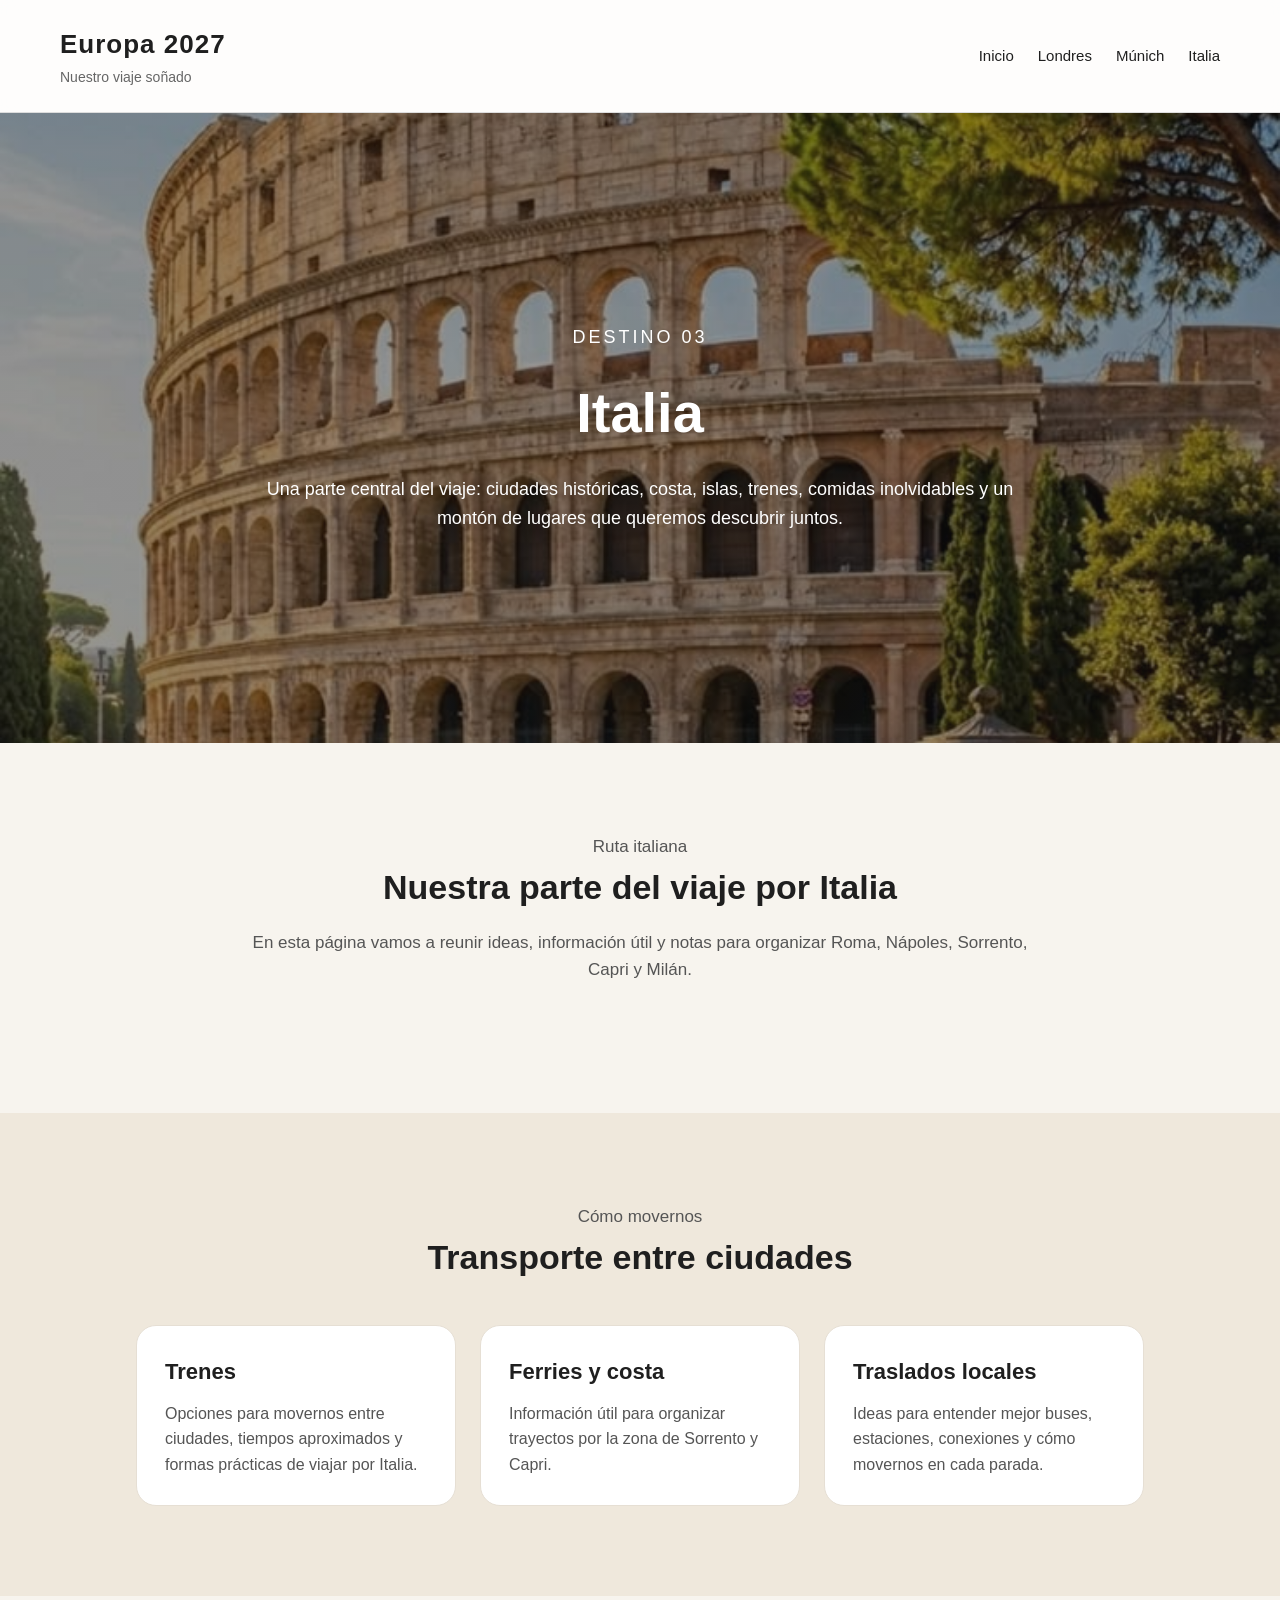
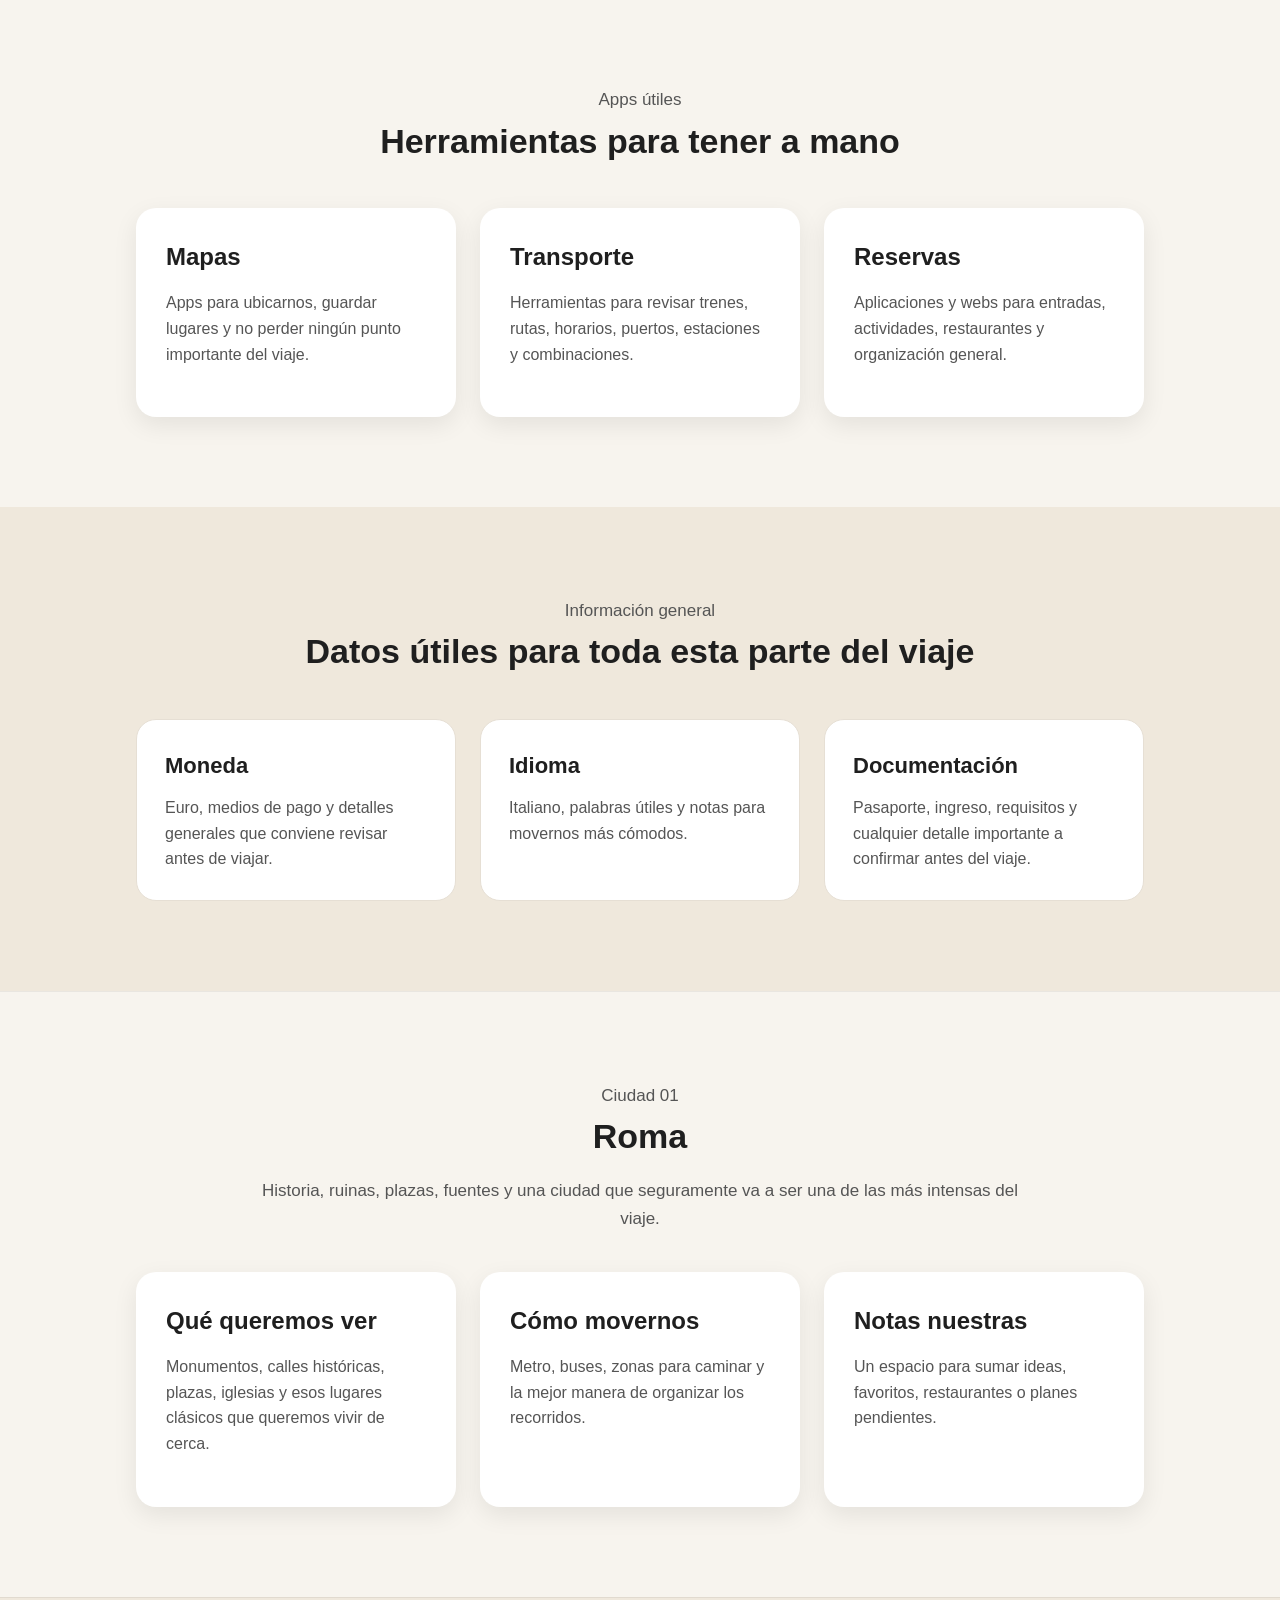
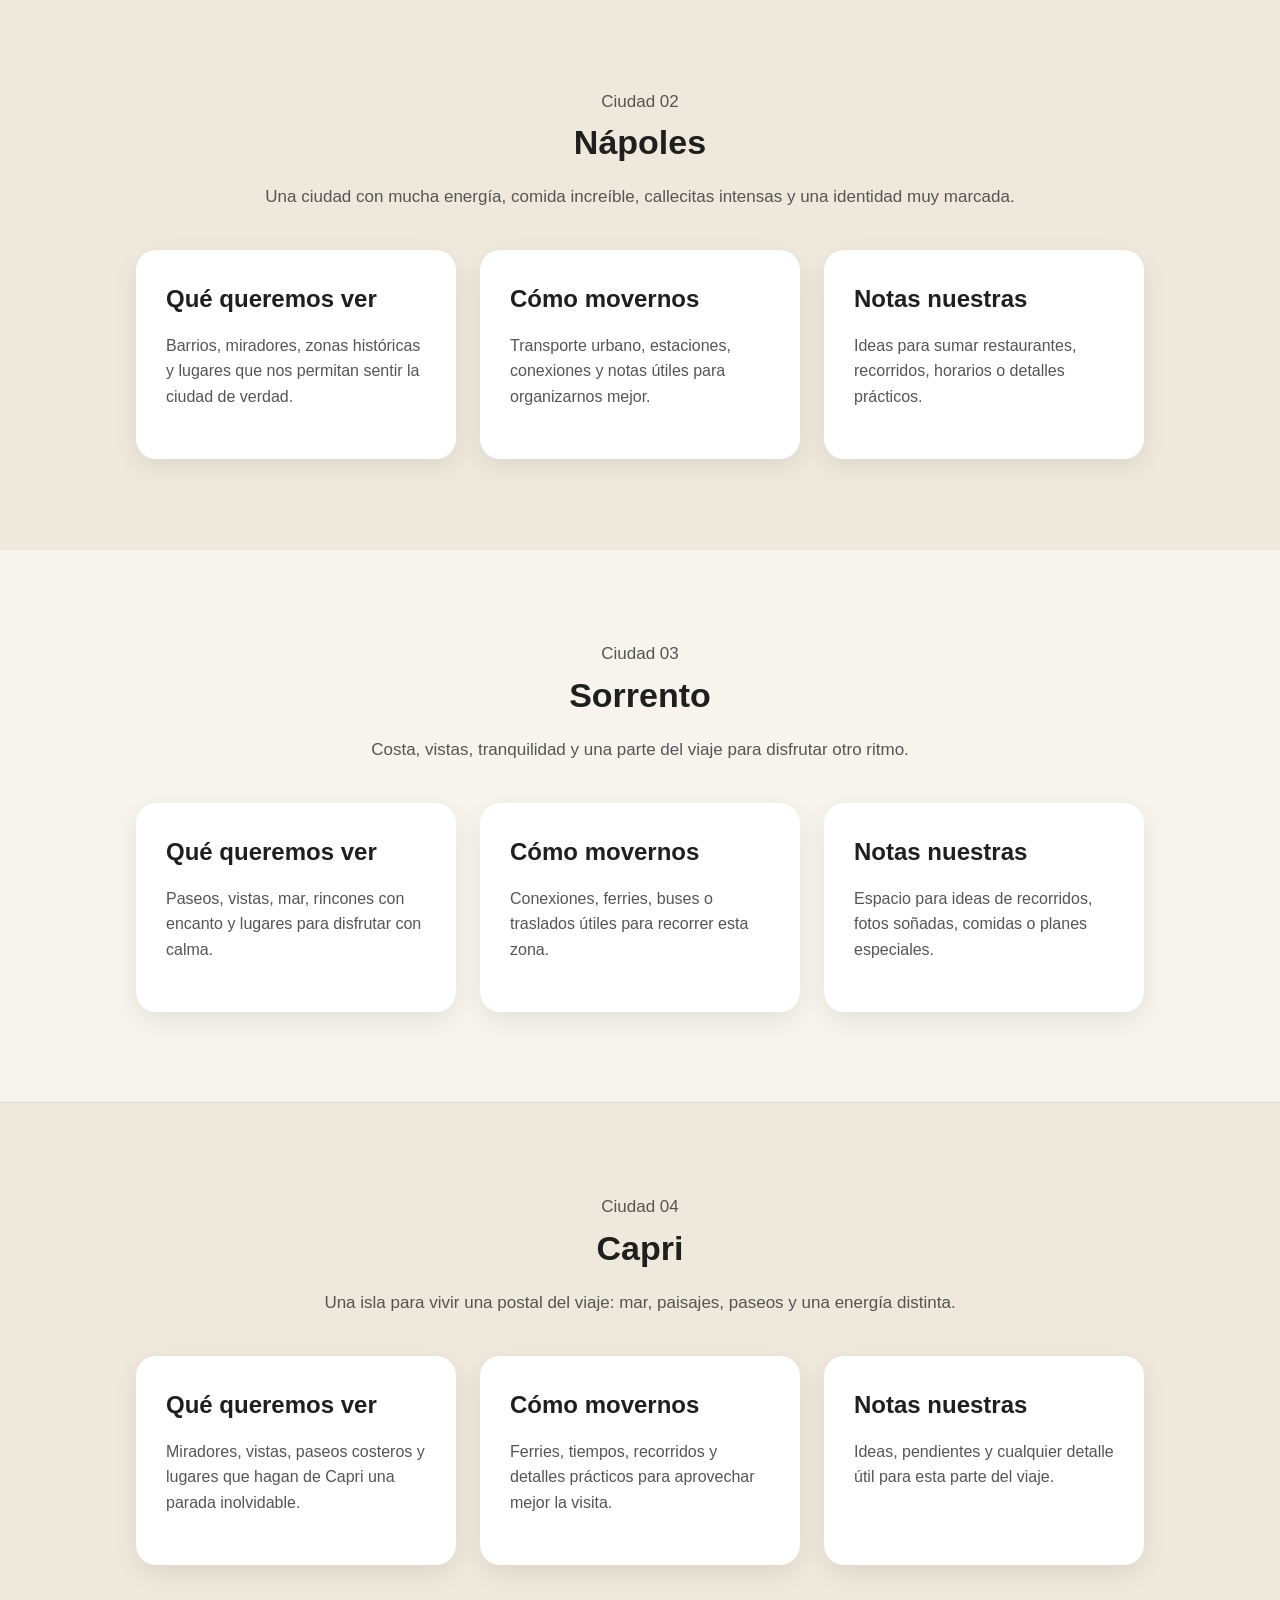
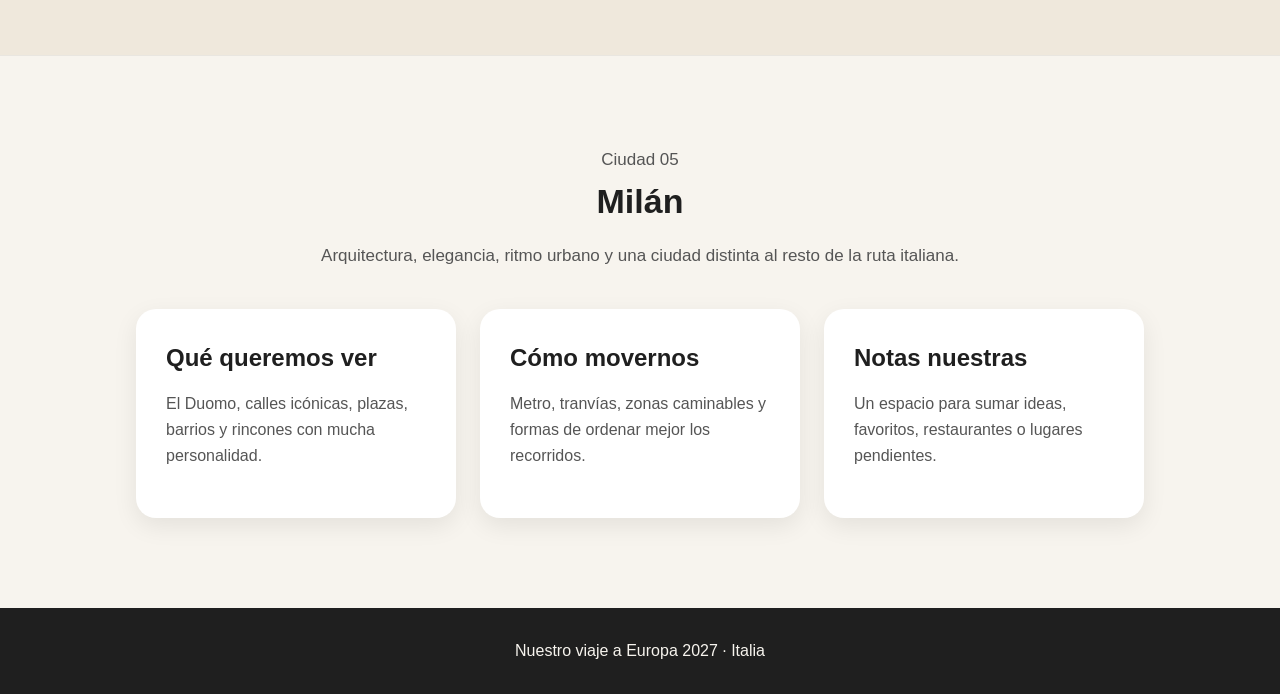
==== italia.html @ 77de5775 "Eurotrip" ====
<!DOCTYPE html>
<html lang="es">
<head>
  <meta charset="UTF-8">
  <meta name="viewport" content="width=device-width, initial-scale=1.0">
  <title>Italia | Nuestro viaje a Europa 2027</title>
  <link rel="stylesheet" href="css/style.css">
</head>
<body>

  <header class="site-header">
    <div class="logo">
      <h1>Europa 2027</h1>
      <p>Nuestro viaje soñado</p>
    </div>

    <nav class="main-nav">
      <ul>
        <li><a href="index.html">Inicio</a></li>
        <li><a href="londres.html">Londres</a></li>
        <li><a href="munich.html">Múnich</a></li>
        <li><a href="italia.html">Italia</a></li>
      </ul>
    </nav>
  </header>

  <main>
    <section class="page-hero italia-hero">
      <div class="page-hero-content">
        <p class="hero-tag">Destino 03</p>
        <h2>Italia</h2>
        <p>
          Una parte central del viaje: ciudades históricas, costa, islas, trenes, comidas
          inolvidables y un montón de lugares que queremos descubrir juntos.
        </p>
      </div>
    </section>

    <section class="city-section">
      <div class="section-heading">
        <p class="section-kicker">Ruta italiana</p>
        <h3>Nuestra parte del viaje por Italia</h3>
        <p>
          En esta página vamos a reunir ideas, información útil y notas para organizar
          Roma, Nápoles, Sorrento, Capri y Milán.
        </p>
      </div>
    </section>

    <section class="city-section alt-section">
      <div class="section-heading">
        <p class="section-kicker">Cómo movernos</p>
        <h3>Transporte entre ciudades</h3>
      </div>

      <div class="info-boxes">
        <article class="info-box">
          <h4>Trenes</h4>
          <p>
            Opciones para movernos entre ciudades, tiempos aproximados y formas prácticas de viajar por Italia.
          </p>
        </article>

        <article class="info-box">
          <h4>Ferries y costa</h4>
          <p>
            Información útil para organizar trayectos por la zona de Sorrento y Capri.
          </p>
        </article>

        <article class="info-box">
          <h4>Traslados locales</h4>
          <p>
            Ideas para entender mejor buses, estaciones, conexiones y cómo movernos en cada parada.
          </p>
        </article>
      </div>
    </section>

    <section class="city-section">
      <div class="section-heading">
        <p class="section-kicker">Apps útiles</p>
        <h3>Herramientas para tener a mano</h3>
      </div>

      <div class="cards">
        <article class="card">
          <h4>Mapas</h4>
          <p>
            Apps para ubicarnos, guardar lugares y no perder ningún punto importante del viaje.
          </p>
        </article>

        <article class="card">
          <h4>Transporte</h4>
          <p>
            Herramientas para revisar trenes, rutas, horarios, puertos, estaciones y combinaciones.
          </p>
        </article>

        <article class="card">
          <h4>Reservas</h4>
          <p>
            Aplicaciones y webs para entradas, actividades, restaurantes y organización general.
          </p>
        </article>
      </div>
    </section>

    <section class="city-section alt-section">
      <div class="section-heading">
        <p class="section-kicker">Información general</p>
        <h3>Datos útiles para toda esta parte del viaje</h3>
      </div>

      <div class="info-boxes">
        <article class="info-box">
          <h4>Moneda</h4>
          <p>
            Euro, medios de pago y detalles generales que conviene revisar antes de viajar.
          </p>
        </article>

        <article class="info-box">
          <h4>Idioma</h4>
          <p>
            Italiano, palabras útiles y notas para movernos más cómodos.
          </p>
        </article>

        <article class="info-box">
          <h4>Documentación</h4>
          <p>
            Pasaporte, ingreso, requisitos y cualquier detalle importante a confirmar antes del viaje.
          </p>
        </article>
      </div>
    </section>

    <section class="city-section city-block">
      <div class="section-heading">
        <p class="section-kicker">Ciudad 01</p>
        <h3>Roma</h3>
        <p>
          Historia, ruinas, plazas, fuentes y una ciudad que seguramente va a ser una de las más intensas del viaje.
        </p>
      </div>

      <div class="cards">
        <article class="card">
          <h4>Qué queremos ver</h4>
          <p>
            Monumentos, calles históricas, plazas, iglesias y esos lugares clásicos que queremos vivir de cerca.
          </p>
        </article>

        <article class="card">
          <h4>Cómo movernos</h4>
          <p>
            Metro, buses, zonas para caminar y la mejor manera de organizar los recorridos.
          </p>
        </article>

        <article class="card">
          <h4>Notas nuestras</h4>
          <p>
            Un espacio para sumar ideas, favoritos, restaurantes o planes pendientes.
          </p>
        </article>
      </div>
    </section>

    <section class="city-section alt-section city-block">
      <div class="section-heading">
        <p class="section-kicker">Ciudad 02</p>
        <h3>Nápoles</h3>
        <p>
          Una ciudad con mucha energía, comida increíble, callecitas intensas y una identidad muy marcada.
        </p>
      </div>

      <div class="cards">
        <article class="card">
          <h4>Qué queremos ver</h4>
          <p>
            Barrios, miradores, zonas históricas y lugares que nos permitan sentir la ciudad de verdad.
          </p>
        </article>

        <article class="card">
          <h4>Cómo movernos</h4>
          <p>
            Transporte urbano, estaciones, conexiones y notas útiles para organizarnos mejor.
          </p>
        </article>

        <article class="card">
          <h4>Notas nuestras</h4>
          <p>
            Ideas para sumar restaurantes, recorridos, horarios o detalles prácticos.
          </p>
        </article>
      </div>
    </section>

    <section class="city-section city-block">
      <div class="section-heading">
        <p class="section-kicker">Ciudad 03</p>
        <h3>Sorrento</h3>
        <p>
          Costa, vistas, tranquilidad y una parte del viaje para disfrutar otro ritmo.
        </p>
      </div>

      <div class="cards">
        <article class="card">
          <h4>Qué queremos ver</h4>
          <p>
            Paseos, vistas, mar, rincones con encanto y lugares para disfrutar con calma.
          </p>
        </article>

        <article class="card">
          <h4>Cómo movernos</h4>
          <p>
            Conexiones, ferries, buses o traslados útiles para recorrer esta zona.
          </p>
        </article>

        <article class="card">
          <h4>Notas nuestras</h4>
          <p>
            Espacio para ideas de recorridos, fotos soñadas, comidas o planes especiales.
          </p>
        </article>
      </div>
    </section>

    <section class="city-section alt-section city-block">
      <div class="section-heading">
        <p class="section-kicker">Ciudad 04</p>
        <h3>Capri</h3>
        <p>
          Una isla para vivir una postal del viaje: mar, paisajes, paseos y una energía distinta.
        </p>
      </div>

      <div class="cards">
        <article class="card">
          <h4>Qué queremos ver</h4>
          <p>
            Miradores, vistas, paseos costeros y lugares que hagan de Capri una parada inolvidable.
          </p>
        </article>

        <article class="card">
          <h4>Cómo movernos</h4>
          <p>
            Ferries, tiempos, recorridos y detalles prácticos para aprovechar mejor la visita.
          </p>
        </article>

        <article class="card">
          <h4>Notas nuestras</h4>
          <p>
            Ideas, pendientes y cualquier detalle útil para esta parte del viaje.
          </p>
        </article>
      </div>
    </section>

    <section class="city-section city-block">
      <div class="section-heading">
        <p class="section-kicker">Ciudad 05</p>
        <h3>Milán</h3>
        <p>
          Arquitectura, elegancia, ritmo urbano y una ciudad distinta al resto de la ruta italiana.
        </p>
      </div>

      <div class="cards">
        <article class="card">
          <h4>Qué queremos ver</h4>
          <p>
            El Duomo, calles icónicas, plazas, barrios y rincones con mucha personalidad.
          </p>
        </article>

        <article class="card">
          <h4>Cómo movernos</h4>
          <p>
            Metro, tranvías, zonas caminables y formas de ordenar mejor los recorridos.
          </p>
        </article>

        <article class="card">
          <h4>Notas nuestras</h4>
          <p>
            Un espacio para sumar ideas, favoritos, restaurantes o lugares pendientes.
          </p>
        </article>
      </div>
    </section>
  </main>

  <footer class="site-footer">
    <p>Nuestro viaje a Europa 2027 · Italia</p>
  </footer>

</body>
</html>
---- css/style.css ----
* {
    margin: 0;
    padding: 0;
    box-sizing: border-box;
}

html {
    scroll-behavior: smooth;
}

body {
    font-family: Arial, sans-serif;
    background-color: #f7f4ee;
    color: #1f1f1f;
    line-height: 1.6;
}

/* =========================
   HEADER
========================= */
.site-header {
    display: flex;
    justify-content: space-between;
    align-items: center;
    padding: 24px 60px;
    background-color: rgba(255, 255, 255, 0.8);
    backdrop-filter: blur(8px);
    border-bottom: 1px solid #ddd;
    position: sticky;
    top: 0;
    z-index: 1000;
}

.logo h1 {
    font-size: 26px;
    letter-spacing: 1px;
}

.logo p {
    font-size: 14px;
    color: #666;
}

.main-nav ul {
    display: flex;
    list-style: none;
    gap: 24px;
}

.main-nav a {
    text-decoration: none;
    color: #1f1f1f;
    font-size: 15px;
    transition: 0.3s;
}

.main-nav a:hover {
    color: #8a6f4d;
}

/* =========================
   HERO PRINCIPAL - INDEX
========================= */
.hero {
    min-height: 85vh;
    display: flex;
    align-items: center;
    justify-content: center;
    padding: 60px 20px;
    text-align: center;
    color: #fff;
    background:
        linear-gradient(rgba(20, 20, 20, 0.45), rgba(20, 20, 20, 0.45)),
        url("../images/portada.png") center 55% / cover no-repeat;
}

.hero-content {
    max-width: 800px;
}

.hero-tag {
    font-size: 14px;
    letter-spacing: 3px;
    text-transform: uppercase;
    margin-bottom: 16px;
}

.hero h2 {
    font-size: 56px;
    margin-bottom: 20px;
    line-height: 1.1;
}

.hero-text {
    font-size: 18px;
    margin-bottom: 30px;
}

/* =========================
   BOTONES
========================= */
.btn {
    display: inline-block;
    padding: 14px 28px;
    background-color: #8a6f4d;
    color: #fff;
    text-decoration: none;
    border-radius: 999px;
    transition: 0.3s;
}

.btn:hover {
    background-color: #70593d;
}

.card-btn {
    text-decoration: none;
    color: #8a6f4d;
    font-weight: bold;
}

/* =========================
   SECCIONES GENERALES
========================= */
section {
    padding: 80px 60px;
}

.section-heading {
    max-width: 800px;
    margin: 0 auto 40px;
    text-align: center;
}

.section-heading h3 {
    font-size: 34px;
    margin-bottom: 14px;
}

.section-heading p {
    font-size: 17px;
    color: #555;
}

.city-section {
    padding: 90px 60px;
}

.alt-section {
    background-color: #efe8dc;
}

.city-block {
    border-top: 1px solid rgba(0, 0, 0, 0.06);
}

/* =========================
   CARDS
========================= */
.cards {
    display: flex;
    gap: 24px;
    flex-wrap: wrap;
    justify-content: center;
}

.card {
    width: 320px;
    background-color: #fff;
    padding: 30px;
    border-radius: 20px;
    box-shadow: 0 8px 24px rgba(0, 0, 0, 0.08);
}

.card h4 {
    font-size: 24px;
    margin-bottom: 14px;
}

.card p {
    margin-bottom: 20px;
    color: #555;
}

/* =========================
   INFO BOXES
========================= */
.info-boxes {
    display: flex;
    gap: 24px;
    flex-wrap: wrap;
    justify-content: center;
}

.info-box {
    width: 320px;
    background-color: #fff;
    padding: 28px;
    border-radius: 20px;
    border: 1px solid #e6dfd4;
}

.info-box h4 {
    margin-bottom: 12px;
    font-size: 22px;
}

.info-box p {
    color: #555;
}

/* =========================
   HERO INTERNO DE PÁGINAS
========================= */
.page-hero {
    min-height: 70vh;
    display: flex;
    align-items: center;
    justify-content: center;
    text-align: center;
    padding: 80px 20px;
    color: #fff;
}

.page-hero-content {
    max-width: 780px;
}

.page-hero-content h2 {
    font-size: 56px;
    margin-bottom: 18px;
}

.page-hero-content p {
    font-size: 18px;
}

/* =========================
   FONDOS DE CADA DESTINO
========================= */
.londres-hero {
    background:
        linear-gradient(rgba(20, 20, 20, 0.45), rgba(20, 20, 20, 0.45)),
        url("../images/londres.jpg") center 70% / cover no-repeat;
}

.munich-hero {
    background:
        linear-gradient(rgba(20, 20, 20, 0.45), rgba(20, 20, 20, 0.45)),
        url("../images/munich.jpg") center / cover no-repeat;
}

.italia-hero {
    background:
        linear-gradient(rgba(20, 20, 20, 0.45), rgba(20, 20, 20, 0.45)),
        url("../images/italia.jpg") center / cover no-repeat;
}

/* =========================
   FOOTER
========================= */
.site-footer {
    text-align: center;
    padding: 30px 20px;
    background-color: #1f1f1f;
    color: #f7f4ee;
}
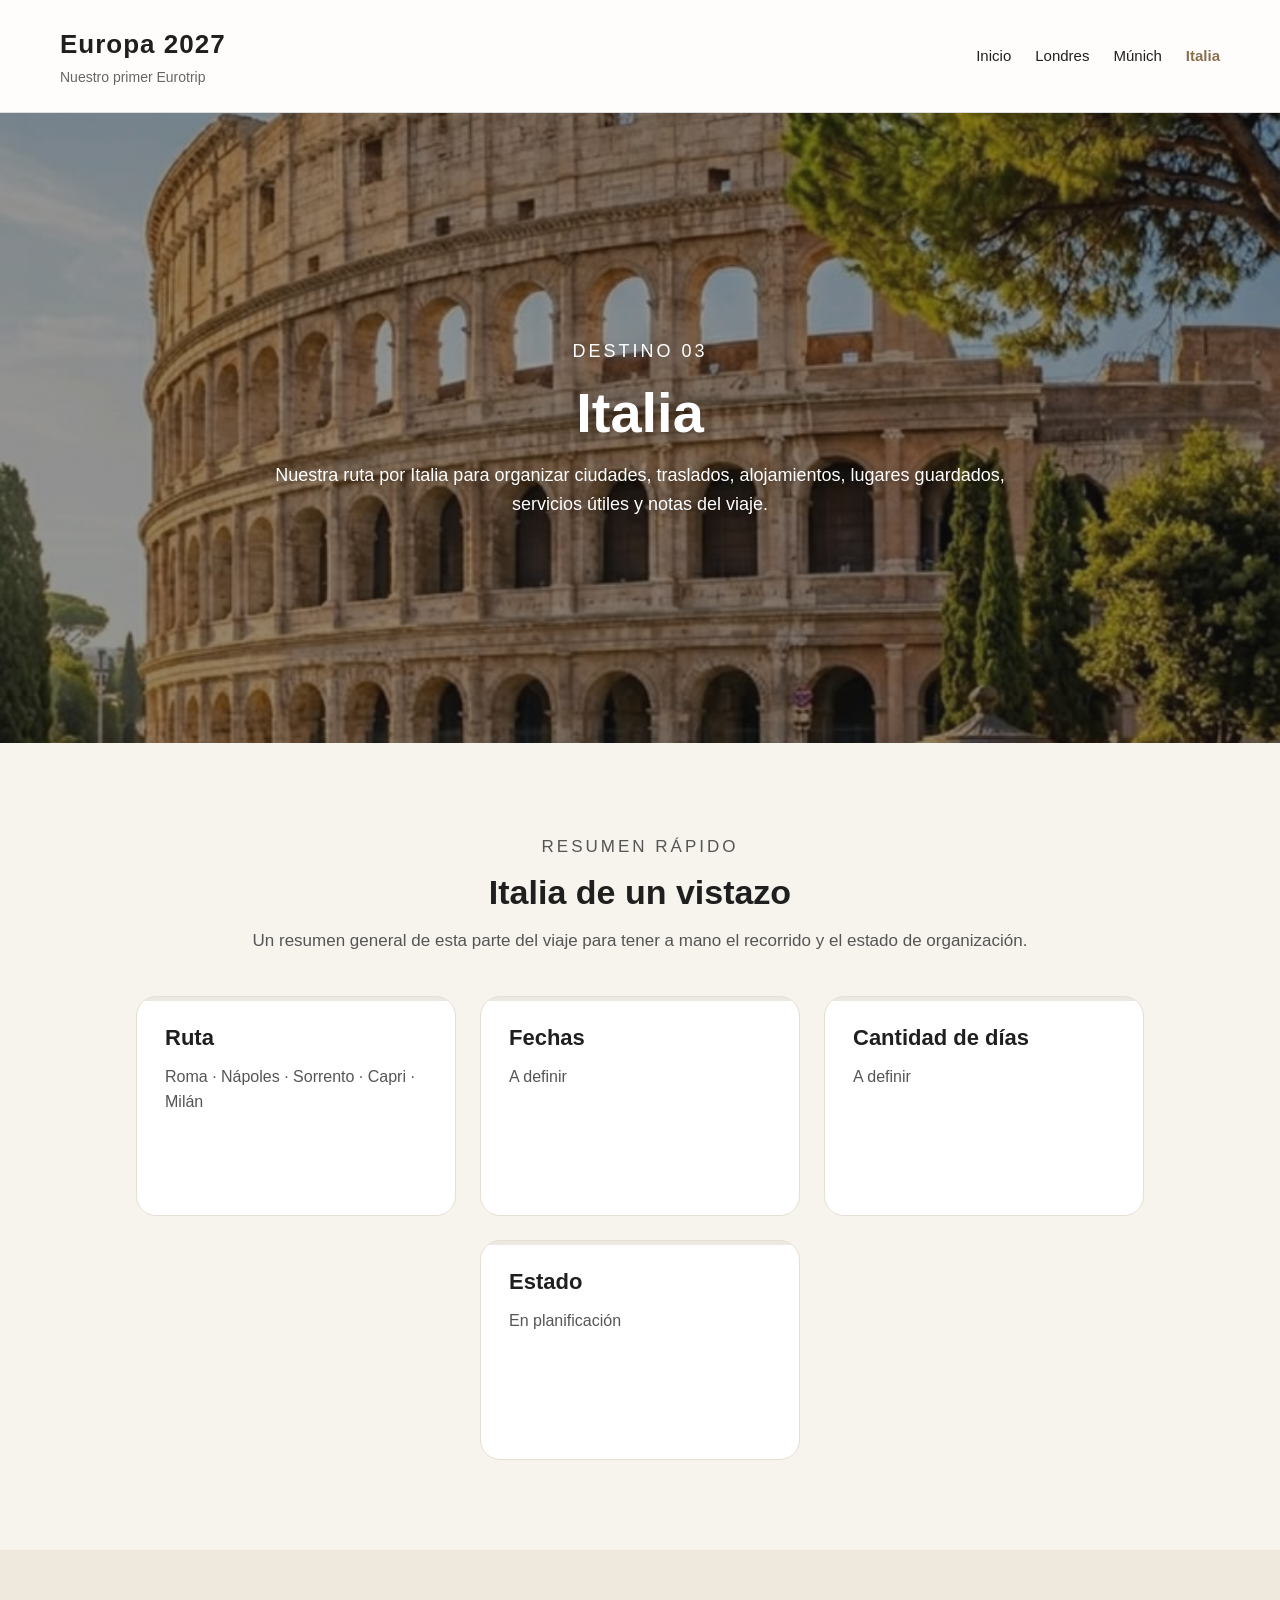
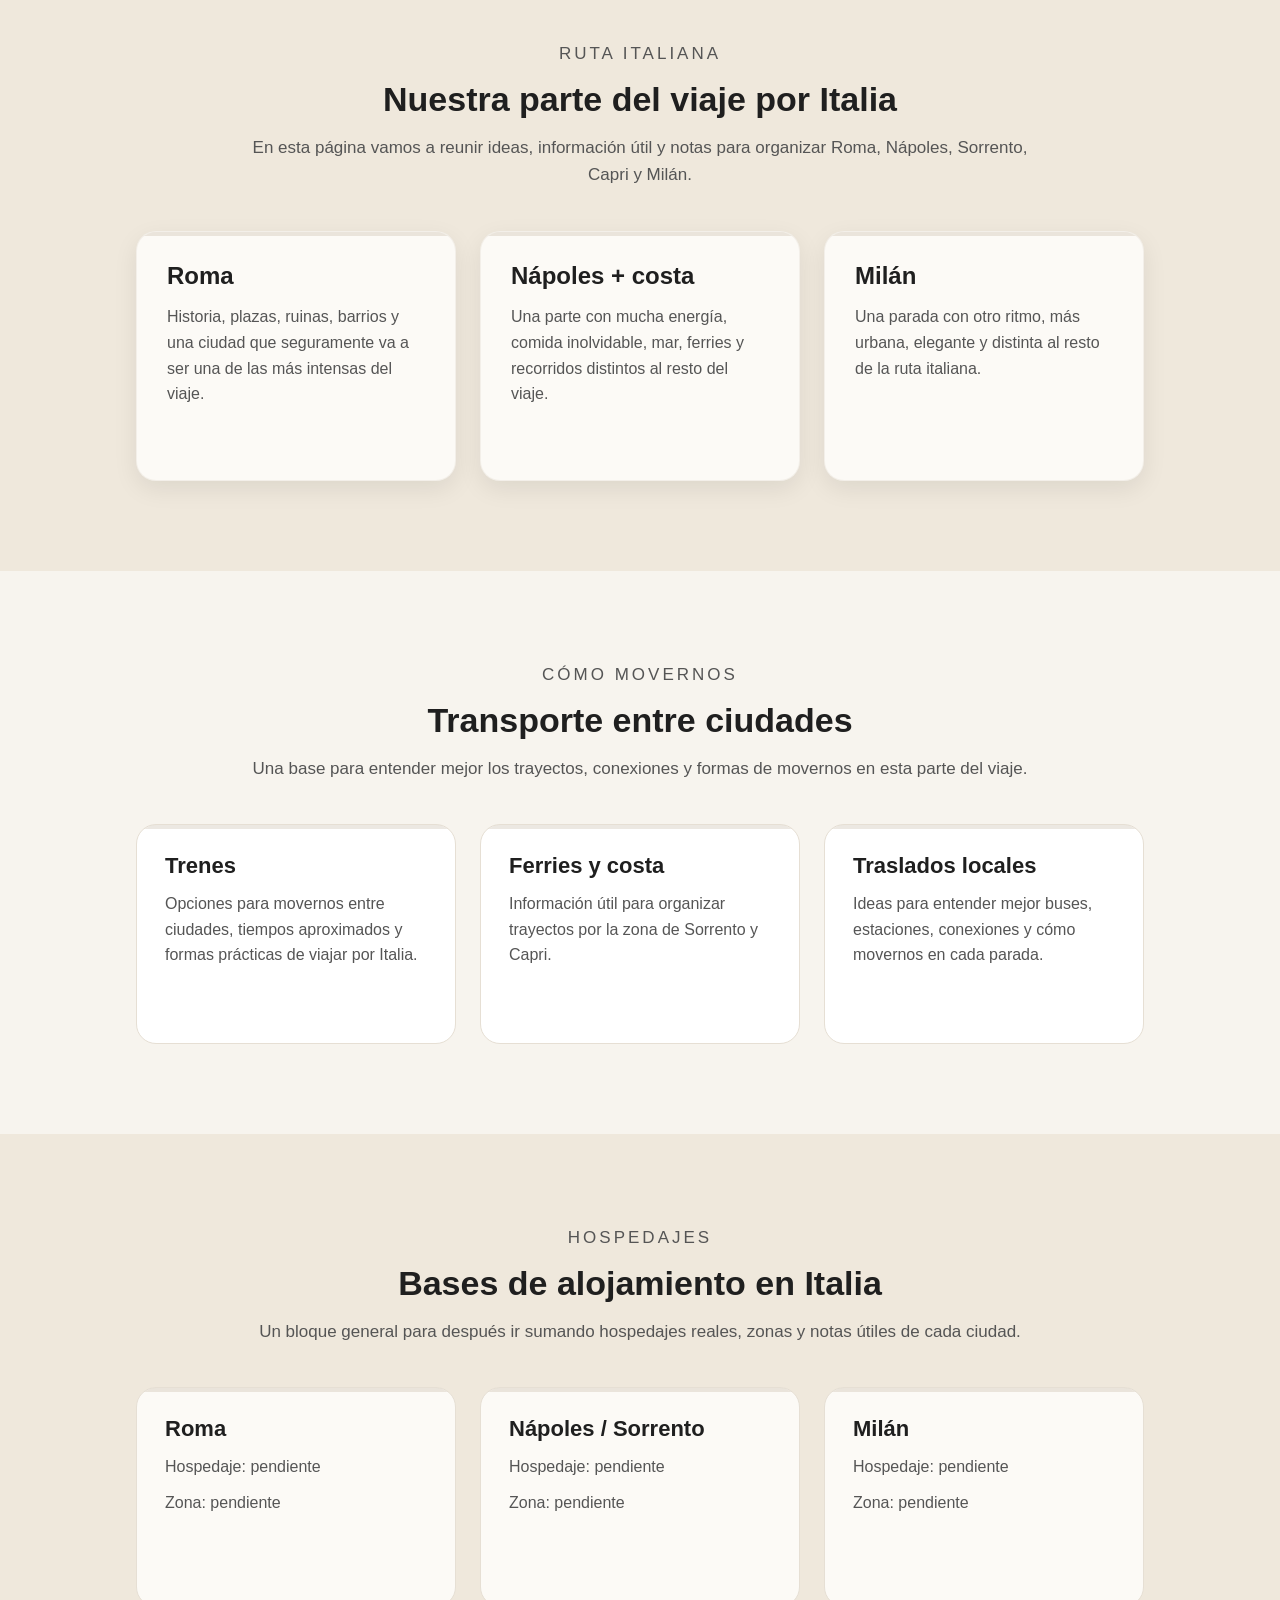
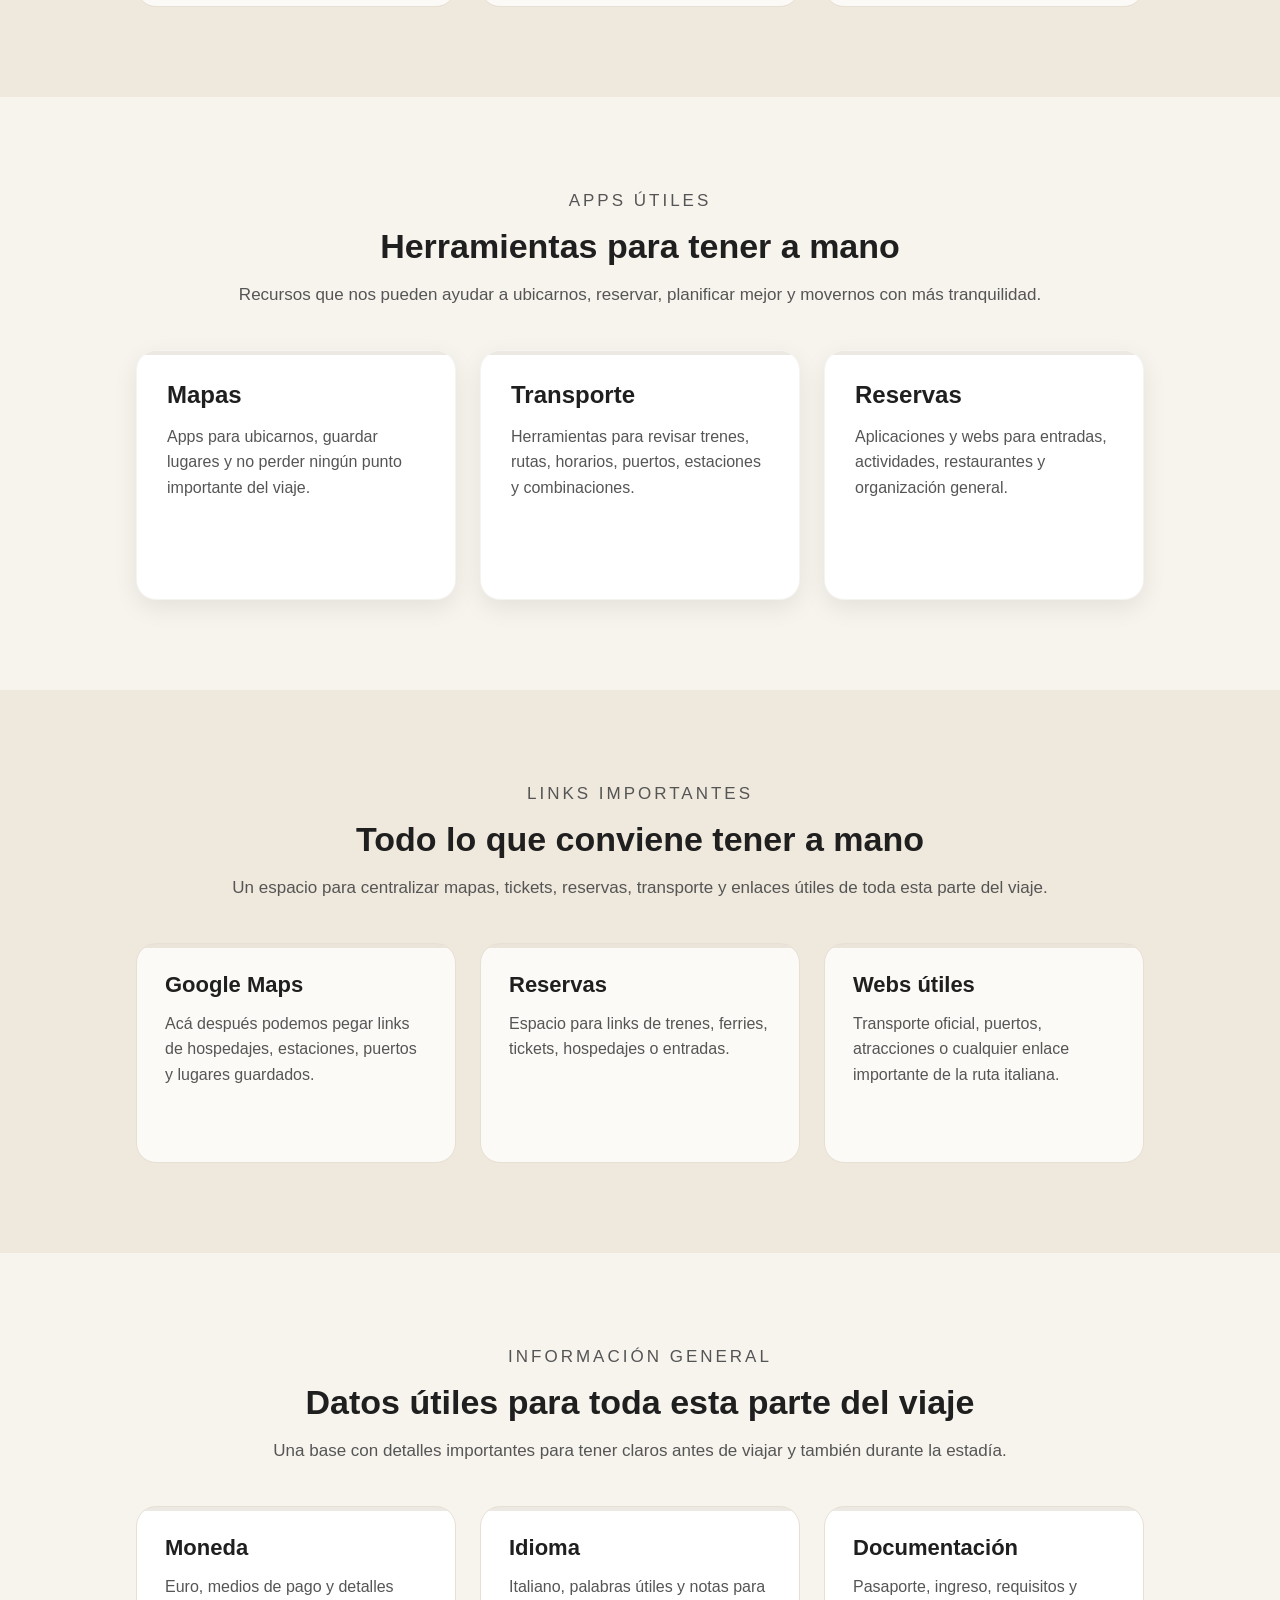
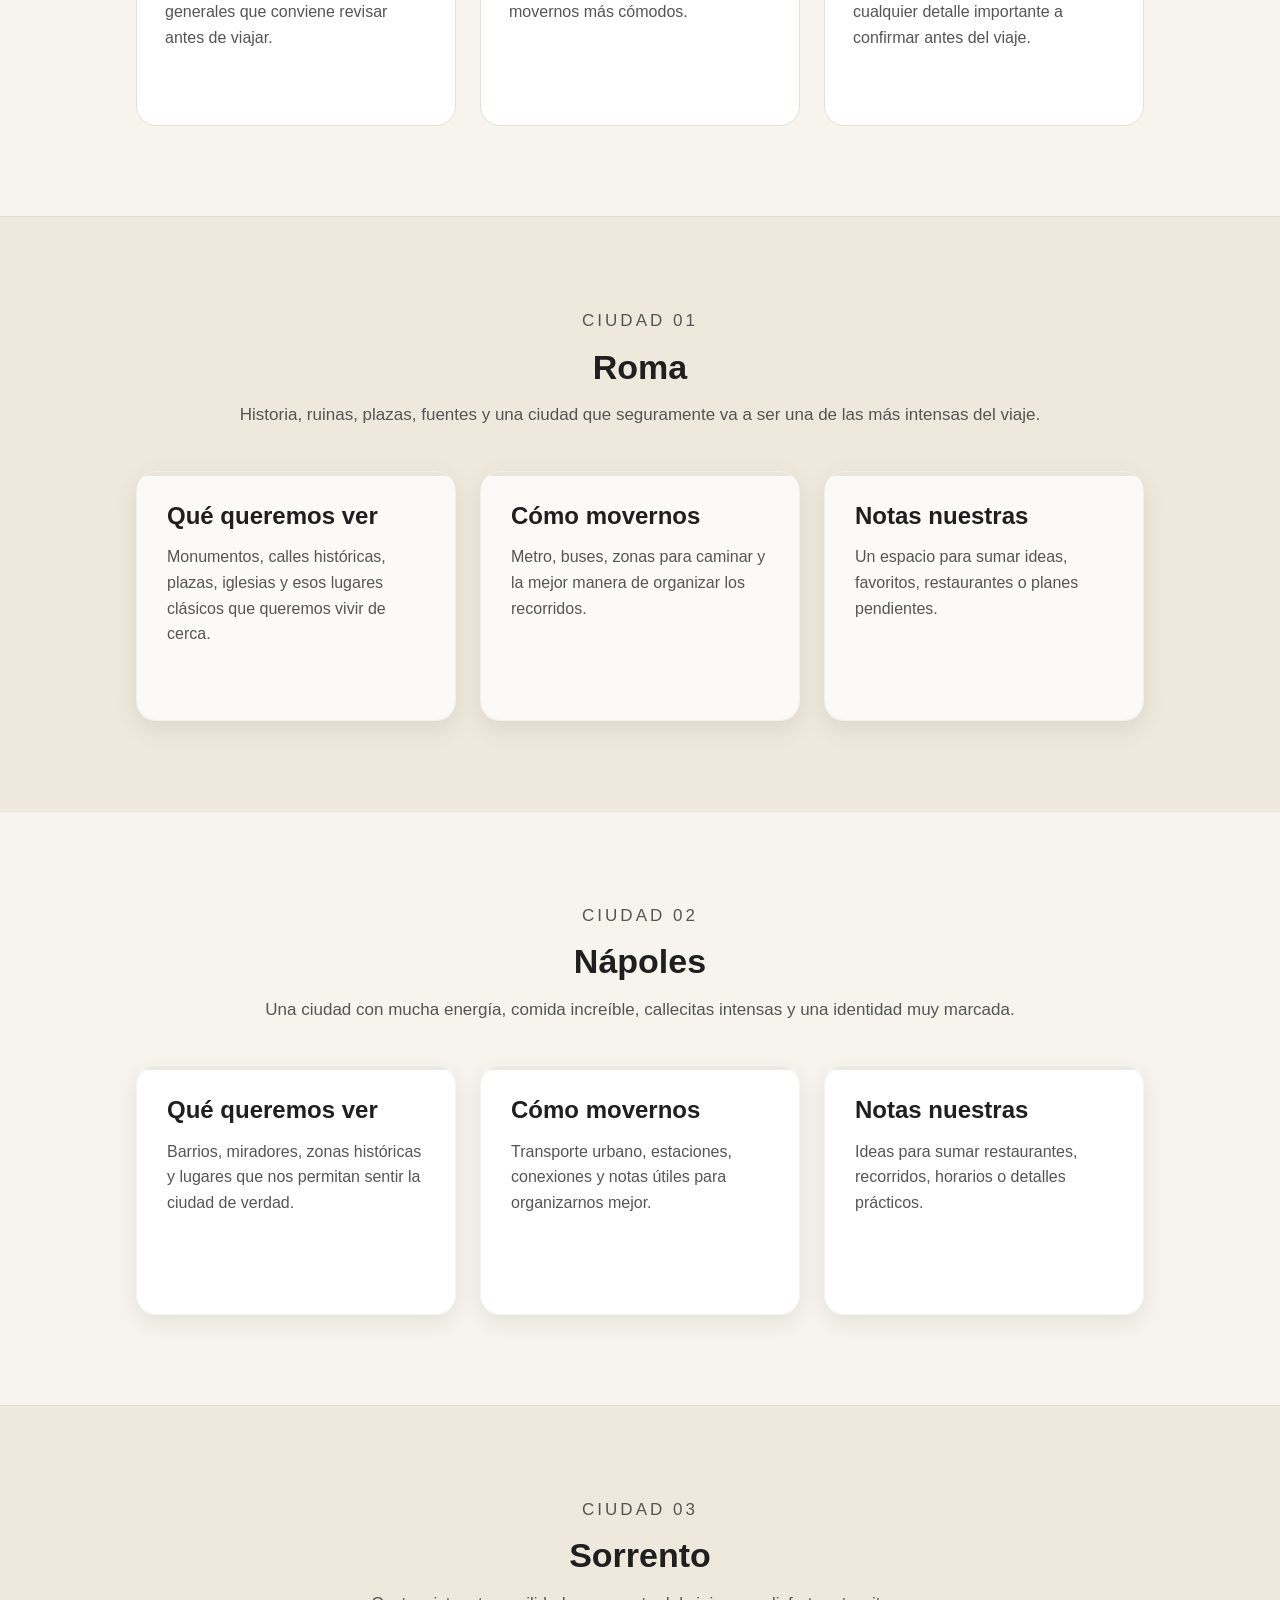
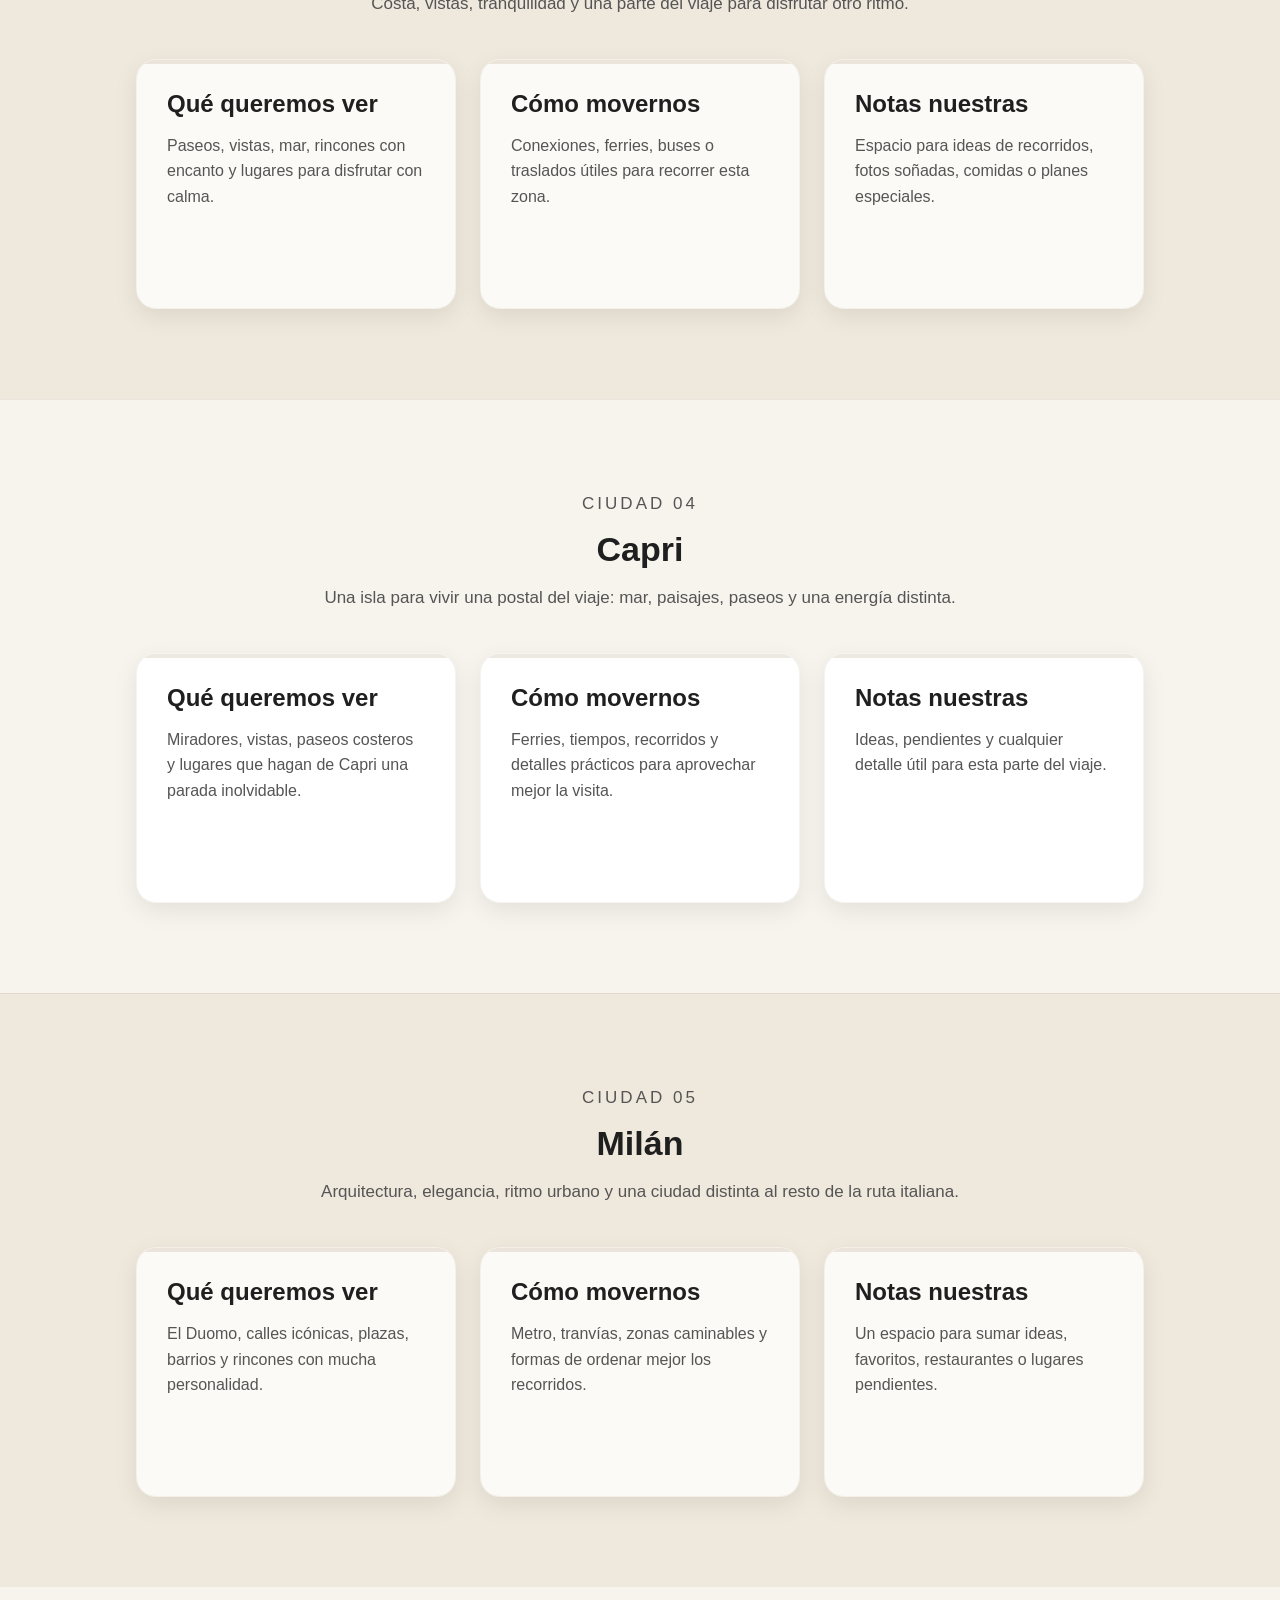
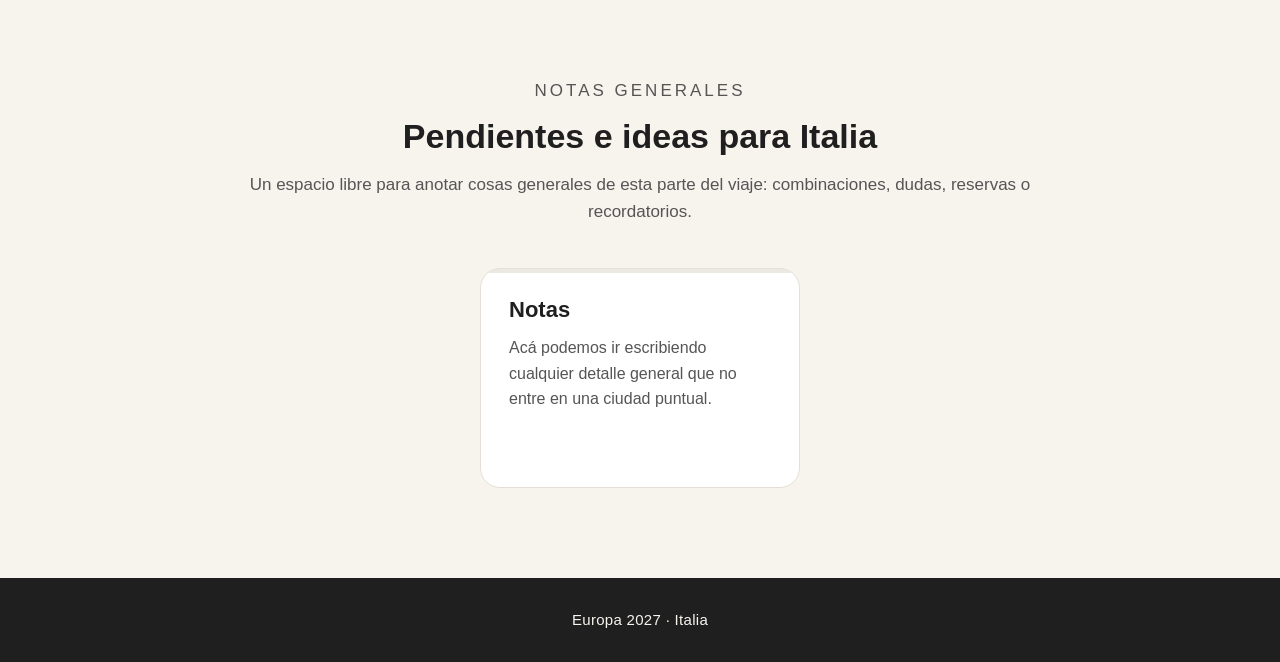
==== commit e72ee3e3: "modificacion de la web" ====
--- a/italia.html
+++ b/italia.html
@@ -5,13 +5,14 @@
   <meta name="viewport" content="width=device-width, initial-scale=1.0">
   <title>Italia | Nuestro viaje a Europa 2027</title>
   <link rel="stylesheet" href="css/style.css">
+  <link rel="icon" href="images/favicon.jpg" type="image/png">
 </head>
 <body>
 
   <header class="site-header">
     <div class="logo">
       <h1>Europa 2027</h1>
-      <p>Nuestro viaje soñado</p>
+      <p>Nuestro primer Eurotrip</p>
     </div>
 
     <nav class="main-nav">
@@ -19,7 +20,7 @@
         <li><a href="index.html">Inicio</a></li>
         <li><a href="londres.html">Londres</a></li>
         <li><a href="munich.html">Múnich</a></li>
-        <li><a href="italia.html">Italia</a></li>
+        <li><a href="italia.html" class="active">Italia</a></li>
       </ul>
     </nav>
   </header>
@@ -30,27 +31,83 @@
         <p class="hero-tag">Destino 03</p>
         <h2>Italia</h2>
         <p>
-          Una parte central del viaje: ciudades históricas, costa, islas, trenes, comidas
-          inolvidables y un montón de lugares que queremos descubrir juntos.
+          Nuestra ruta por Italia para organizar ciudades, traslados, alojamientos, lugares guardados, servicios útiles y notas del viaje.
         </p>
       </div>
     </section>
 
     <section class="city-section">
+      <div class="section-heading">
+        <p class="section-kicker">Resumen rápido</p>
+        <h3>Italia de un vistazo</h3>
+        <p>
+          Un resumen general de esta parte del viaje para tener a mano el recorrido y el estado de organización.
+        </p>
+      </div>
+
+      <div class="info-boxes">
+        <article class="info-box">
+          <h4>Ruta</h4>
+          <p>Roma · Nápoles · Sorrento · Capri · Milán</p>
+        </article>
+
+        <article class="info-box">
+          <h4>Fechas</h4>
+          <p>A definir</p>
+        </article>
+
+        <article class="info-box">
+          <h4>Cantidad de días</h4>
+          <p>A definir</p>
+        </article>
+
+        <article class="info-box">
+          <h4>Estado</h4>
+          <p>En planificación</p>
+        </article>
+      </div>
+    </section>
+
+    <section class="city-section alt-section">
       <div class="section-heading">
         <p class="section-kicker">Ruta italiana</p>
         <h3>Nuestra parte del viaje por Italia</h3>
         <p>
-          En esta página vamos a reunir ideas, información útil y notas para organizar
-          Roma, Nápoles, Sorrento, Capri y Milán.
-        </p>
-      </div>
-    </section>
-
-    <section class="city-section alt-section">
+          En esta página vamos a reunir ideas, información útil y notas para organizar Roma, Nápoles, Sorrento, Capri y Milán.
+        </p>
+      </div>
+
+      <div class="cards">
+        <article class="card">
+          <h4>Roma</h4>
+          <p>
+            Historia, plazas, ruinas, barrios y una ciudad que seguramente va a ser una de las más intensas del viaje.
+          </p>
+        </article>
+
+        <article class="card">
+          <h4>Nápoles + costa</h4>
+          <p>
+            Una parte con mucha energía, comida inolvidable, mar, ferries y recorridos distintos al resto del viaje.
+          </p>
+        </article>
+
+        <article class="card">
+          <h4>Milán</h4>
+          <p>
+            Una parada con otro ritmo, más urbana, elegante y distinta al resto de la ruta italiana.
+          </p>
+        </article>
+      </div>
+    </section>
+
+    <section class="city-section">
       <div class="section-heading">
         <p class="section-kicker">Cómo movernos</p>
         <h3>Transporte entre ciudades</h3>
+        <p>
+          Una base para entender mejor los trayectos, conexiones y formas de movernos en esta parte del viaje.
+        </p>
       </div>
 
       <div class="info-boxes">
@@ -73,6 +130,36 @@
           <p>
             Ideas para entender mejor buses, estaciones, conexiones y cómo movernos en cada parada.
           </p>
+        </article>
+      </div>
+    </section>
+
+    <section class="city-section alt-section">
+      <div class="section-heading">
+        <p class="section-kicker">Hospedajes</p>
+        <h3>Bases de alojamiento en Italia</h3>
+        <p>
+          Un bloque general para después ir sumando hospedajes reales, zonas y notas útiles de cada ciudad.
+        </p>
+      </div>
+
+      <div class="info-boxes">
+        <article class="info-box">
+          <h4>Roma</h4>
+          <p>Hospedaje: pendiente</p>
+          <p>Zona: pendiente</p>
+        </article>
+
+        <article class="info-box">
+          <h4>Nápoles / Sorrento</h4>
+          <p>Hospedaje: pendiente</p>
+          <p>Zona: pendiente</p>
+        </article>
+
+        <article class="info-box">
+          <h4>Milán</h4>
+          <p>Hospedaje: pendiente</p>
+          <p>Zona: pendiente</p>
         </article>
       </div>
     </section>
@@ -81,6 +168,9 @@
       <div class="section-heading">
         <p class="section-kicker">Apps útiles</p>
         <h3>Herramientas para tener a mano</h3>
+        <p>
+          Recursos que nos pueden ayudar a ubicarnos, reservar, planificar mejor y movernos con más tranquilidad.
+        </p>
       </div>
 
       <div class="cards">
@@ -108,9 +198,45 @@
     </section>
 
     <section class="city-section alt-section">
+      <div class="section-heading">
+        <p class="section-kicker">Links importantes</p>
+        <h3>Todo lo que conviene tener a mano</h3>
+        <p>
+          Un espacio para centralizar mapas, tickets, reservas, transporte y enlaces útiles de toda esta parte del viaje.
+        </p>
+      </div>
+
+      <div class="info-boxes">
+        <article class="info-box">
+          <h4>Google Maps</h4>
+          <p>
+            Acá después podemos pegar links de hospedajes, estaciones, puertos y lugares guardados.
+          </p>
+        </article>
+
+        <article class="info-box">
+          <h4>Reservas</h4>
+          <p>
+            Espacio para links de trenes, ferries, tickets, hospedajes o entradas.
+          </p>
+        </article>
+
+        <article class="info-box">
+          <h4>Webs útiles</h4>
+          <p>
+            Transporte oficial, puertos, atracciones o cualquier enlace importante de la ruta italiana.
+          </p>
+        </article>
+      </div>
+    </section>
+
+    <section class="city-section">
       <div class="section-heading">
         <p class="section-kicker">Información general</p>
         <h3>Datos útiles para toda esta parte del viaje</h3>
+        <p>
+          Una base con detalles importantes para tener claros antes de viajar y también durante la estadía.
+        </p>
       </div>
 
       <div class="info-boxes">
@@ -137,7 +263,7 @@
       </div>
     </section>
 
-    <section class="city-section city-block">
+    <section class="city-section city-block alt-section">
       <div class="section-heading">
         <p class="section-kicker">Ciudad 01</p>
         <h3>Roma</h3>
@@ -170,7 +296,7 @@
       </div>
     </section>
 
-    <section class="city-section alt-section city-block">
+    <section class="city-section city-block">
       <div class="section-heading">
         <p class="section-kicker">Ciudad 02</p>
         <h3>Nápoles</h3>
@@ -203,7 +329,7 @@
       </div>
     </section>
 
-    <section class="city-section city-block">
+    <section class="city-section city-block alt-section">
       <div class="section-heading">
         <p class="section-kicker">Ciudad 03</p>
         <h3>Sorrento</h3>
@@ -236,7 +362,7 @@
       </div>
     </section>
 
-    <section class="city-section alt-section city-block">
+    <section class="city-section city-block">
       <div class="section-heading">
         <p class="section-kicker">Ciudad 04</p>
         <h3>Capri</h3>
@@ -269,7 +395,7 @@
       </div>
     </section>
 
-    <section class="city-section city-block">
+    <section class="city-section city-block alt-section">
       <div class="section-heading">
         <p class="section-kicker">Ciudad 05</p>
         <h3>Milán</h3>
@@ -301,10 +427,29 @@
         </article>
       </div>
     </section>
+
+    <section class="city-section">
+      <div class="section-heading">
+        <p class="section-kicker">Notas generales</p>
+        <h3>Pendientes e ideas para Italia</h3>
+        <p>
+          Un espacio libre para anotar cosas generales de esta parte del viaje: combinaciones, dudas, reservas o recordatorios.
+        </p>
+      </div>
+
+      <div class="info-boxes">
+        <article class="info-box">
+          <h4>Notas</h4>
+          <p>
+            Acá podemos ir escribiendo cualquier detalle general que no entre en una ciudad puntual.
+          </p>
+        </article>
+      </div>
+    </section>
   </main>
 
   <footer class="site-footer">
-    <p>Nuestro viaje a Europa 2027 · Italia</p>
+    <p>Europa 2027 · Italia</p>
   </footer>
 
 </body>
--- a/css/style.css
+++ b/css/style.css
@@ -23,7 +23,7 @@
     justify-content: space-between;
     align-items: center;
     padding: 24px 60px;
-    background-color: rgba(255, 255, 255, 0.8);
+    background-color: rgba(255, 255, 255, 0.82);
     backdrop-filter: blur(8px);
     border-bottom: 1px solid #ddd;
     position: sticky;
@@ -51,11 +51,16 @@
     text-decoration: none;
     color: #1f1f1f;
     font-size: 15px;
-    transition: 0.3s;
+    transition: color 0.3s ease;
 }
 
 .main-nav a:hover {
     color: #8a6f4d;
+}
+
+.main-nav a.active {
+    color: #8a6f4d;
+    font-weight: bold;
 }
 
 /* =========================
@@ -76,6 +81,7 @@
 
 .hero-content {
     max-width: 800px;
+    padding: 0 20px;
 }
 
 .hero-tag {
@@ -89,11 +95,13 @@
     font-size: 56px;
     margin-bottom: 20px;
     line-height: 1.1;
+    text-shadow: 0 4px 18px rgba(0, 0, 0, 0.25);
 }
 
 .hero-text {
     font-size: 18px;
     margin-bottom: 30px;
+    text-shadow: 0 2px 12px rgba(0, 0, 0, 0.2);
 }
 
 /* =========================
@@ -106,17 +114,25 @@
     color: #fff;
     text-decoration: none;
     border-radius: 999px;
-    transition: 0.3s;
+    transition: transform 0.3s ease, background-color 0.3s ease, box-shadow 0.3s ease;
 }
 
 .btn:hover {
     background-color: #70593d;
+    transform: translateY(-2px);
+    box-shadow: 0 8px 18px rgba(0, 0, 0, 0.15);
 }
 
 .card-btn {
+    display: inline-block;
     text-decoration: none;
     color: #8a6f4d;
     font-weight: bold;
+    transition: color 0.3s ease;
+}
+
+.card-btn:hover {
+    color: #70593d;
 }
 
 /* =========================
@@ -127,14 +143,15 @@
 }
 
 .section-heading {
-    max-width: 800px;
-    margin: 0 auto 40px;
+    max-width: 820px;
+    margin: 0 auto 42px;
     text-align: center;
 }
 
 .section-heading h3 {
     font-size: 34px;
     margin-bottom: 14px;
+    line-height: 1.2;
 }
 
 .section-heading p {
@@ -142,6 +159,14 @@
     color: #555;
 }
 
+.section-kicker {
+    font-size: 13px;
+    text-transform: uppercase;
+    letter-spacing: 3px;
+    color: #8a6f4d;
+    margin-bottom: 12px;
+}
+
 .city-section {
     padding: 90px 60px;
 }
@@ -152,6 +177,35 @@
 
 .city-block {
     border-top: 1px solid rgba(0, 0, 0, 0.06);
+}
+
+/* =========================
+   ESTADO DEL VIAJE / AHORROS
+========================= */
+.estado-viaje {
+    background: linear-gradient(180deg, #f3ede3 0%, #f7f4ee 100%);
+}
+
+.ahorro-box {
+    border: 1px solid #d8c7ae;
+    background: linear-gradient(180deg, #fffdf9 0%, #fff 100%);
+}
+
+.monto-ahorro {
+    font-size: 34px;
+    line-height: 1.1;
+    font-weight: bold;
+    color: #8a6f4d;
+    margin-bottom: 12px;
+}
+
+/* =========================
+   CONTENEDORES DE TARJETAS
+========================= */
+.cards,
+.info-boxes {
+    max-width: 1100px;
+    margin: 0 auto;
 }
 
 /* =========================
@@ -166,15 +220,24 @@
 
 .card {
     width: 320px;
+    min-height: 250px;
     background-color: #fff;
     padding: 30px;
     border-radius: 20px;
     box-shadow: 0 8px 24px rgba(0, 0, 0, 0.08);
+    border: 1px solid rgba(138, 111, 77, 0.08);
+    transition: transform 0.3s ease, box-shadow 0.3s ease;
+}
+
+.card:hover {
+    transform: translateY(-8px);
+    box-shadow: 0 14px 30px rgba(0, 0, 0, 0.12);
 }
 
 .card h4 {
     font-size: 24px;
     margin-bottom: 14px;
+    line-height: 1.2;
 }
 
 .card p {
@@ -182,6 +245,10 @@
     color: #555;
 }
 
+.card p:last-child {
+    margin-bottom: 0;
+}
+
 /* =========================
    INFO BOXES
 ========================= */
@@ -194,19 +261,32 @@
 
 .info-box {
     width: 320px;
+    min-height: 220px;
     background-color: #fff;
     padding: 28px;
     border-radius: 20px;
     border: 1px solid #e6dfd4;
+    transition: transform 0.3s ease, box-shadow 0.3s ease;
+}
+
+.info-box:hover {
+    transform: translateY(-6px);
+    box-shadow: 0 10px 24px rgba(0, 0, 0, 0.08);
 }
 
 .info-box h4 {
     margin-bottom: 12px;
     font-size: 22px;
+    line-height: 1.2;
 }
 
 .info-box p {
     color: #555;
+    margin-bottom: 10px;
+}
+
+.info-box p:last-child {
+    margin-bottom: 0;
 }
 
 /* =========================
@@ -224,15 +304,19 @@
 
 .page-hero-content {
     max-width: 780px;
+    padding: 0 20px;
 }
 
 .page-hero-content h2 {
     font-size: 56px;
     margin-bottom: 18px;
+    line-height: 1.1;
+    text-shadow: 0 4px 18px rgba(0, 0, 0, 0.25);
 }
 
 .page-hero-content p {
     font-size: 18px;
+    text-shadow: 0 2px 12px rgba(0, 0, 0, 0.2);
 }
 
 /* =========================
@@ -254,6 +338,74 @@
     background:
         linear-gradient(rgba(20, 20, 20, 0.45), rgba(20, 20, 20, 0.45)),
         url("../images/italia.jpg") center / cover no-repeat;
+}
+
+/* =========================
+   BLOQUES ÚTILES DE DESTINOS
+========================= */
+.city-section .cards .card,
+.city-section .info-boxes .info-box {
+    position: relative;
+    overflow: hidden;
+}
+
+.city-section .cards .card::before,
+.city-section .info-boxes .info-box::before {
+    content: "";
+    position: absolute;
+    top: 0;
+    left: 0;
+    width: 100%;
+    height: 4px;
+    background-color: #8a6f4d;
+    opacity: 0.16;
+}
+
+.alt-section .cards .card,
+.alt-section .info-box {
+    background-color: #fcfaf6;
+}
+
+/* =========================
+   COUNTDOWN
+========================= */
+.countdown-section {
+    background-color: #efe8dc;
+}
+
+.countdown-box {
+    max-width: 1000px;
+    margin: 0 auto;
+    display: flex;
+    justify-content: center;
+    gap: 24px;
+    flex-wrap: wrap;
+}
+
+.countdown-item {
+    width: 180px;
+    background-color: #fff;
+    padding: 28px 20px;
+    border-radius: 20px;
+    text-align: center;
+    box-shadow: 0 8px 24px rgba(0, 0, 0, 0.08);
+    border: 1px solid #e6dfd4;
+}
+
+.countdown-item span {
+    display: block;
+    font-size: 42px;
+    font-weight: bold;
+    color: #8a6f4d;
+    line-height: 1;
+    margin-bottom: 10px;
+}
+
+.countdown-item p {
+    font-size: 15px;
+    color: #555;
+    text-transform: uppercase;
+    letter-spacing: 2px;
 }
 
 /* =========================
@@ -264,4 +416,9 @@
     padding: 30px 20px;
     background-color: #1f1f1f;
     color: #f7f4ee;
+}
+
+.site-footer p {
+    font-size: 15px;
+    letter-spacing: 0.3px;
 }
